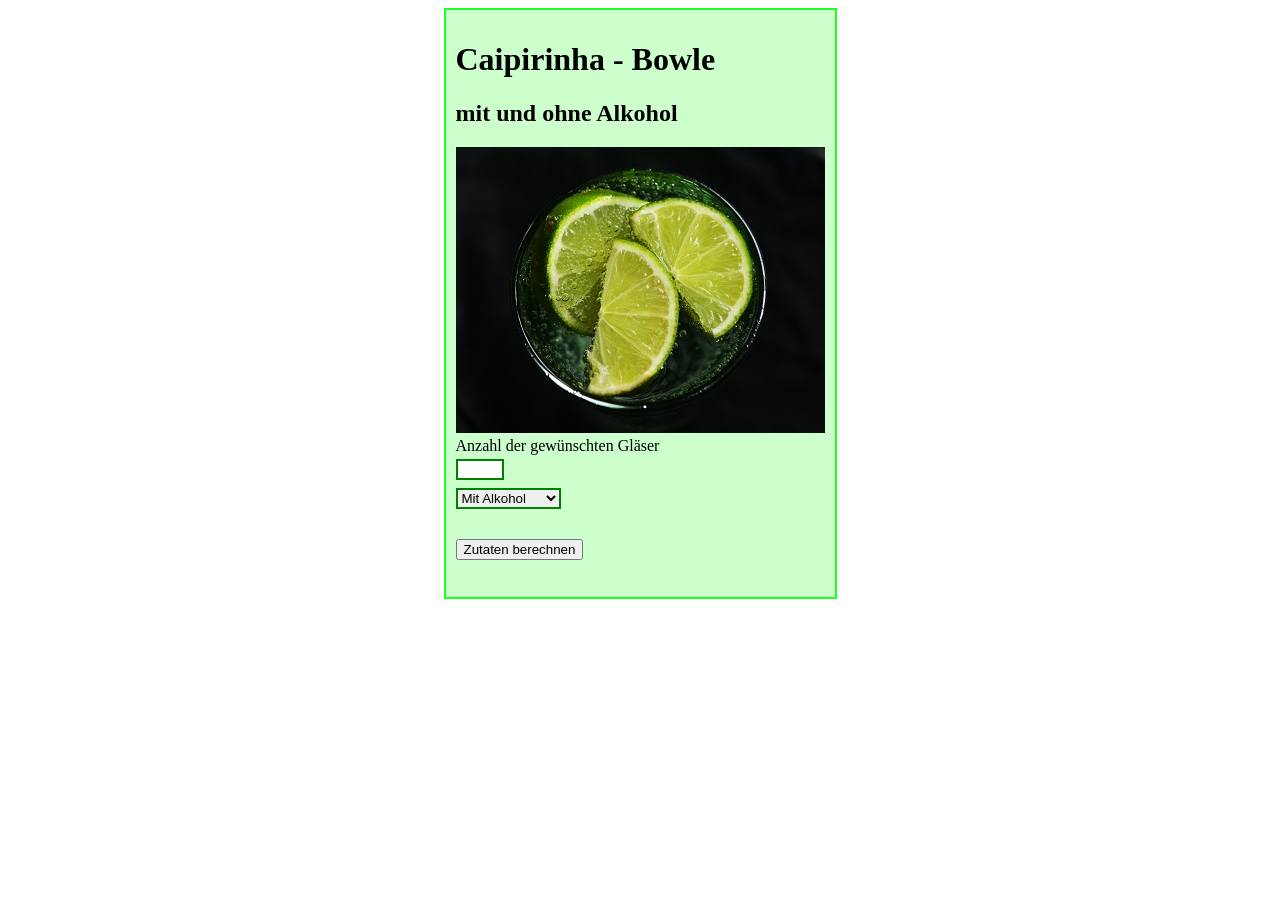
==== index.html @ 5b11d602 "initial Commit basic caipirinha bowl calculator" ====
<!DOCTYPE html>
<html lang="">

<head>
    <!-- 
        Gruppenmitglied1: Leon Deitmer, Matr.Nr.: 11126885 
        Gruppenmitglied1: Marius Neu, Matr. Nr.: 
    -->
    <meta charset="utf-8">
    <title>Example Title</title>
    <meta name="author" content="Your Name">
    <meta name="description" content="Example description">
    <meta name="viewport" content="width=device-width, initial-scale=1.0">
    <link rel="stylesheet" href="">
    <link rel="icon" type="image/x-icon" href="" />
    <script src="jquery-3.4.1.js"></script>
    <style>
        select {
            display: block;
            width: auto;
        }

        body {
            display: flex;
            justify-content: center;
        }

        .main {
            background-color: #CCFFCC;
            border: 2px solid #22FF22;
            width: auto;
            padding: 10px;
        }

        input {
            margin-top: 0.3em;
            margin-bottom: 0.3em;
            width: 3em;
            border: 2px solid green
        }

        select {
            margin-top: 0.3em;
            margin-bottom: 0.3em;
            border: 2px solid green
        }

        button {
            margin-top: 2em;
            margin-bottom: 2em
        }

        li {
            list-style-type: circle
        }

        span {
            color: red;
            font-size: 70%;
        }
    </style>
</head>

<body>
    <header></header>
    <div class="main">
        <h1>Caipirinha - Bowle</h1>
        <h2>mit und ohne Alkohol</h2>
        <img src="./bowle.jpg" alt="Bild des Cocktails" />
        <div>Anzahl der gewünschten Gläser</div>
        <form>
            <input id="anzahl" />
            <select id="auswahl">
                <option value="Mit Alkohol">Mit Alkohol</option>
                <option value="Ohne Alkohol">Ohne Alkohol</option>
            </select>
        </form>
        <button id="rechnen">Zutaten berechnen</button>

        <script>
            $(document).ready(function() {


                $("#rechnen").click(function() {

                    var glassCount = $("#anzahl").val();

                    //Fehlermeldung anhaengen und die Ausfuehrung der Funktion beenden, wenn Anzahl der Glaeser zu niedrig/hoch
                    if (glassCount < 2 || glassCount > 30) {
                        $("span").remove();
                        $("<span id='info'>Bitte geben Sie eine Zahl zwischen 2 und 30 ein!</span>").insertAfter("#anzahl");
                        return;
                    }
                    //Element wieder loeschen, wenn eine korrekte Eingabe erfolgt
                    $("#info").remove();
                    //3 Variablen fuer die Ausgabe der Liste
                    //diese Zutaten werden immer mit angezeigt
                    var zutatenGeteilt = `<ul id="zutatenContainer">
                    <li class="zutaten">` + Math.round(10 / 8 * glassCount) + ` Limetten</li>    
                    <li class="zutaten">` + Math.round(80 / 8 * glassCount) + ` g Zucker </li>    
                    <li class="zutaten">` + 1 / 8 * glassCount + ` Liter Ginger Ale</li>`;
                    //besondere Zutaten fuer alkoholische Cocktails 
                    var zutatenMitAlk = zutatenGeteilt + `    
                    <li class="zutaten">` + 0.75 / 8 * glassCount + ` Liter Sekt</li>    
                    <li class="zutaten">` + 200 / 8 * glassCount + ` ml Rum</li>    
                    </ul>`;
                    //besondere Zutaten fuer alkoholfreie Cocktails 
                    var zutatenOhneAlk = zutatenGeteilt + `    
                    <li class="zutaten">` + 1 / 8 * glassCount + ` Liter Mineralwasser</li>  
                    </ul>`;
                    //Das <ul> Elment von der Seite entfernen, damit nicht mehrere Listen bestehen bleiben
                    $("#zutatenContainer").remove();
                    //Je nach Auswahl(mit/ohne Alkohol) die richtige Variable an das div appenden
                    if ($("#auswahl").val() === "Mit Alkohol") {
                        $(".main").append(zutatenMitAlk);
                    } else {
                        $(".main").append(zutatenOhneAlk);
                    }

                });

                //hover effect fuer input und select Elemente 
                $("#anzahl , #auswahl").hover(function() {
                        $(this).css("border", "2px solid red");
                    },
                    function() {
                        $(this).css("border", "2px solid green");
                    });

                //mouseente/-leacve event an <li> Elemente anhaengen und das CSS verändern
                $(document).on("mouseenter", ".zutaten", function() {
                    $(this).css("color", "#00CC00");
                    $(this).css("list-style-type", "disc");
                });

                $(document).on("mouseleave", ".zutaten", function() {
                    $(this).css("color", "black");
                    $(this).css("list-style-type", "circle");
                });



            })
        </script>
    </div>
    <footer></footer>
    <script type="text/javascript" src=""></script>
</body>

</html>
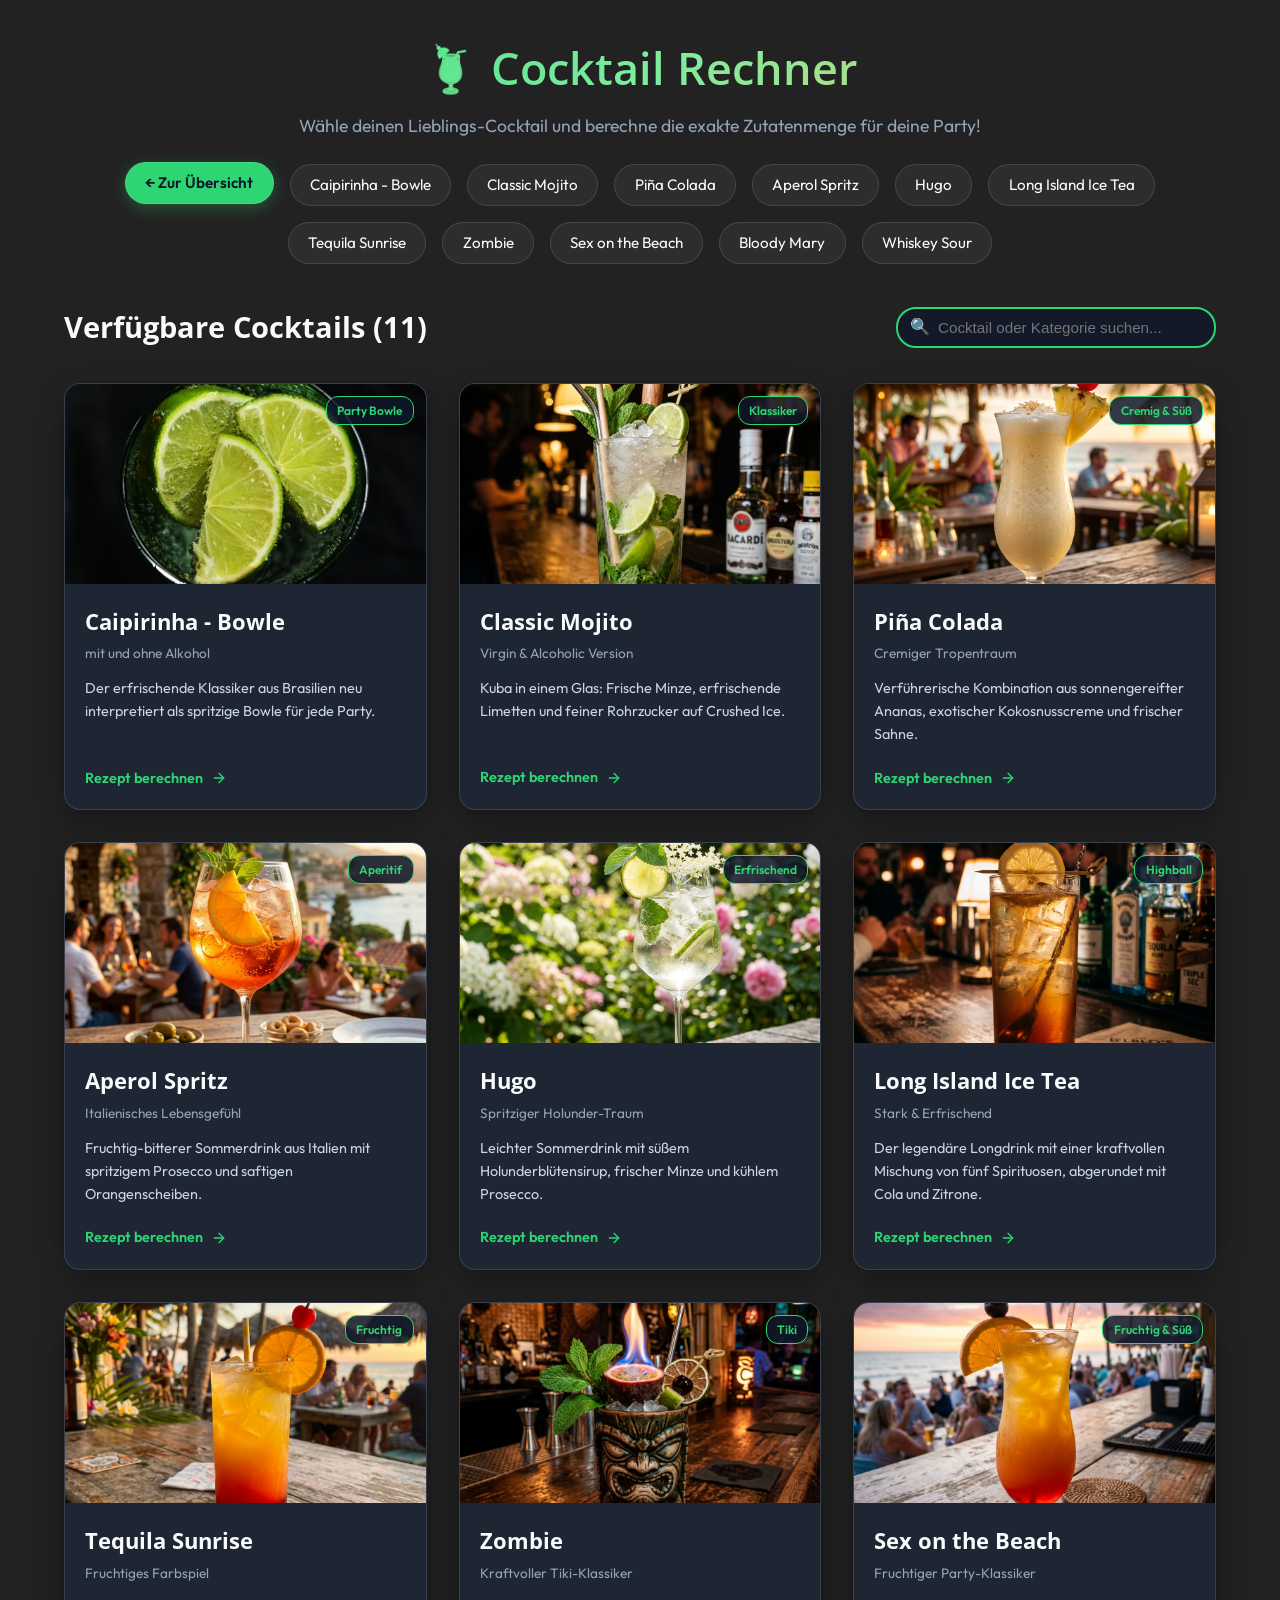
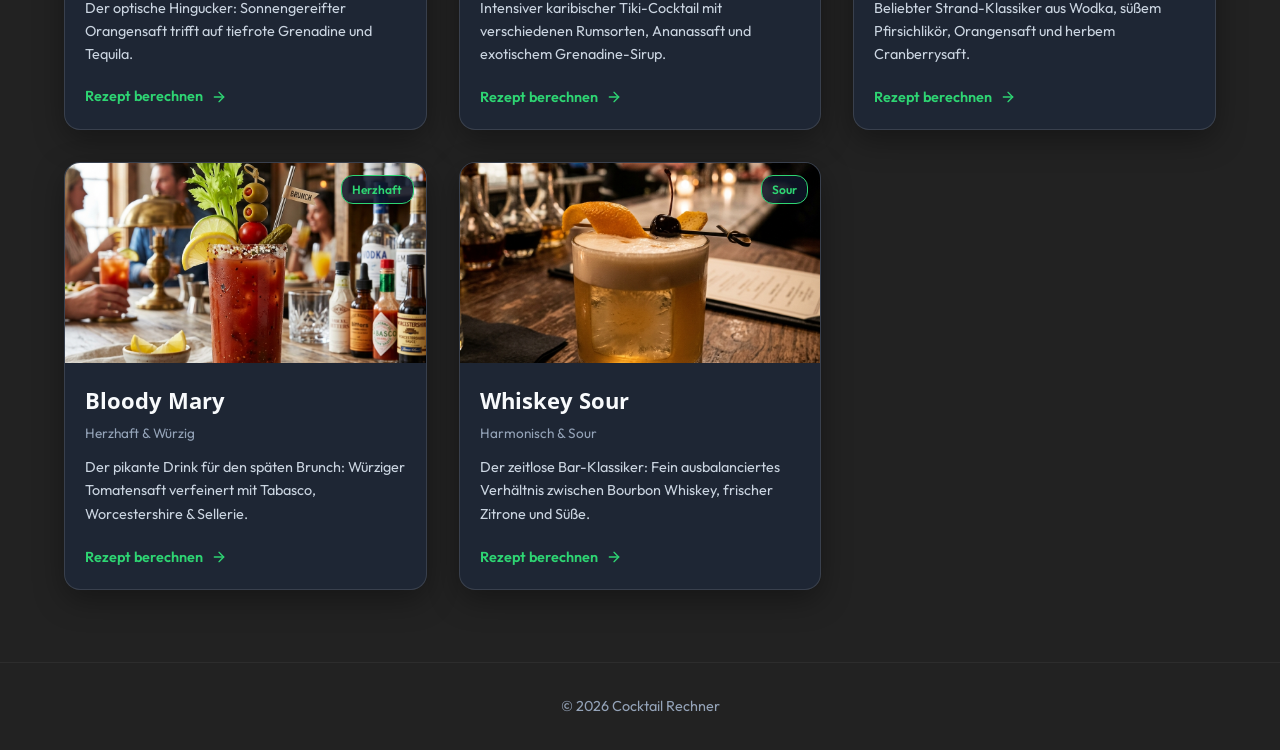
==== commit 4957ca76: "added more cocktailsand overview" ====
--- a/index.html
+++ b/index.html
@@ -1,150 +1,65 @@
 <!DOCTYPE html>
-<html lang="">
+<html lang="de">
+<head>
+    <meta charset="utf-8">
+    <title>Cocktail Rechner - Zutaten-Rechner für Partys & Events</title>
+    <meta name="description" content="Berechne Zutatenmengen für Cocktails und Bowlen einfach per Mausklick (mit und ohne Alkohol).">
+    <meta name="viewport" content="width=device-width, initial-scale=1.0">
+    
+    <!-- Styling & Scripts -->
+    <link rel="stylesheet" href="css/style.css">
+    <script src="js/jquery-3.4.1.js"></script>
+    <script src="js/models/Ingredient.js"></script>
+    <script src="js/models/Cocktail.js"></script>
+    <script src="js/data/cocktails.js"></script>
+    <script src="js/components/CocktailCalculator.js"></script>
+    <script src="js/navbar.js"></script>
+    <script src="js/app.js"></script>
+</head>
+<body>
+    <header>
+        <h1>🍹 Cocktail Rechner</h1>
+        <p>Wähle deinen Lieblings-Cocktail und berechne die exakte Zutatenmenge für deine Party!</p>
+        <nav class="nav-bar">
+            <a href="#" class="nav-link active">Alle Cocktails</a>
+            <a href="cocktails/caipirinha.html" class="nav-link">Caipirinha Bowle</a>
+            <a href="cocktails/mojito.html" class="nav-link">Mojito</a>
+            <a href="cocktails/pina-colada.html" class="nav-link">Piña Colada</a>
+            <a href="cocktails/aperol-spritz.html" class="nav-link">Aperol Spritz</a>
+            <a href="cocktails/hugo.html" class="nav-link">Hugo</a>
+            <a href="cocktails/long-island-ice-tea.html" class="nav-link">Long Island Ice Tea</a>
+            <a href="cocktails/tequila-sunrise.html" class="nav-link">Tequila Sunrise</a>
+            <a href="cocktails/zombie.html" class="nav-link">Zombie</a>
+            <a href="cocktails/sex-on-the-beach.html" class="nav-link">Sex on the Beach</a>
+            <a href="cocktails/bloody-mary.html" class="nav-link">Bloody Mary</a>
+            <a href="cocktails/whiskey-sour.html" class="nav-link">Whiskey Sour</a>
+        </nav>
+    </header>
 
-<head>
-    <!-- 
-        Gruppenmitglied1: Leon Deitmer, Matr.Nr.: 11126885 
-        Gruppenmitglied1: Marius Neu, Matr. Nr.: 
-    -->
-    <meta charset="utf-8">
-    <title>Example Title</title>
-    <meta name="author" content="Your Name">
-    <meta name="description" content="Example description">
-    <meta name="viewport" content="width=device-width, initial-scale=1.0">
-    <link rel="stylesheet" href="">
-    <link rel="icon" type="image/x-icon" href="" />
-    <script src="jquery-3.4.1.js"></script>
-    <style>
-        select {
-            display: block;
-            width: auto;
-        }
+    <main>
+        <!-- Overview Grid View -->
+        <section id="overview-section">
+            <div class="overview-header">
+                <h2>Verfügbare Cocktails (11)</h2>
+                <div class="search-box">
+                    <span class="search-icon">🔍</span>
+                    <input type="text" id="search-input" class="search-input" placeholder="Cocktail oder Kategorie suchen..." />
+                </div>
+            </div>
 
-        body {
-            display: flex;
-            justify-content: center;
-        }
+            <div id="cocktails-grid" class="cocktails-grid">
+                <!-- Dynamically rendered by app.js -->
+            </div>
+        </section>
 
-        .main {
-            background-color: #CCFFCC;
-            border: 2px solid #22FF22;
-            width: auto;
-            padding: 10px;
-        }
+        <!-- Calculator View (shown when cocktail selected) -->
+        <section id="calculator-section" style="display: none;">
+            <!-- Dynamically instantiated by CocktailCalculator class -->
+        </section>
+    </main>
 
-        input {
-            margin-top: 0.3em;
-            margin-bottom: 0.3em;
-            width: 3em;
-            border: 2px solid green
-        }
-
-        select {
-            margin-top: 0.3em;
-            margin-bottom: 0.3em;
-            border: 2px solid green
-        }
-
-        button {
-            margin-top: 2em;
-            margin-bottom: 2em
-        }
-
-        li {
-            list-style-type: circle
-        }
-
-        span {
-            color: red;
-            font-size: 70%;
-        }
-    </style>
-</head>
-
-<body>
-    <header></header>
-    <div class="main">
-        <h1>Caipirinha - Bowle</h1>
-        <h2>mit und ohne Alkohol</h2>
-        <img src="./bowle.jpg" alt="Bild des Cocktails" />
-        <div>Anzahl der gewünschten Gläser</div>
-        <form>
-            <input id="anzahl" />
-            <select id="auswahl">
-                <option value="Mit Alkohol">Mit Alkohol</option>
-                <option value="Ohne Alkohol">Ohne Alkohol</option>
-            </select>
-        </form>
-        <button id="rechnen">Zutaten berechnen</button>
-
-        <script>
-            $(document).ready(function() {
-
-
-                $("#rechnen").click(function() {
-
-                    var glassCount = $("#anzahl").val();
-
-                    //Fehlermeldung anhaengen und die Ausfuehrung der Funktion beenden, wenn Anzahl der Glaeser zu niedrig/hoch
-                    if (glassCount < 2 || glassCount > 30) {
-                        $("span").remove();
-                        $("<span id='info'>Bitte geben Sie eine Zahl zwischen 2 und 30 ein!</span>").insertAfter("#anzahl");
-                        return;
-                    }
-                    //Element wieder loeschen, wenn eine korrekte Eingabe erfolgt
-                    $("#info").remove();
-                    //3 Variablen fuer die Ausgabe der Liste
-                    //diese Zutaten werden immer mit angezeigt
-                    var zutatenGeteilt = `<ul id="zutatenContainer">
-                    <li class="zutaten">` + Math.round(10 / 8 * glassCount) + ` Limetten</li>    
-                    <li class="zutaten">` + Math.round(80 / 8 * glassCount) + ` g Zucker </li>    
-                    <li class="zutaten">` + 1 / 8 * glassCount + ` Liter Ginger Ale</li>`;
-                    //besondere Zutaten fuer alkoholische Cocktails 
-                    var zutatenMitAlk = zutatenGeteilt + `    
-                    <li class="zutaten">` + 0.75 / 8 * glassCount + ` Liter Sekt</li>    
-                    <li class="zutaten">` + 200 / 8 * glassCount + ` ml Rum</li>    
-                    </ul>`;
-                    //besondere Zutaten fuer alkoholfreie Cocktails 
-                    var zutatenOhneAlk = zutatenGeteilt + `    
-                    <li class="zutaten">` + 1 / 8 * glassCount + ` Liter Mineralwasser</li>  
-                    </ul>`;
-                    //Das <ul> Elment von der Seite entfernen, damit nicht mehrere Listen bestehen bleiben
-                    $("#zutatenContainer").remove();
-                    //Je nach Auswahl(mit/ohne Alkohol) die richtige Variable an das div appenden
-                    if ($("#auswahl").val() === "Mit Alkohol") {
-                        $(".main").append(zutatenMitAlk);
-                    } else {
-                        $(".main").append(zutatenOhneAlk);
-                    }
-
-                });
-
-                //hover effect fuer input und select Elemente 
-                $("#anzahl , #auswahl").hover(function() {
-                        $(this).css("border", "2px solid red");
-                    },
-                    function() {
-                        $(this).css("border", "2px solid green");
-                    });
-
-                //mouseente/-leacve event an <li> Elemente anhaengen und das CSS verändern
-                $(document).on("mouseenter", ".zutaten", function() {
-                    $(this).css("color", "#00CC00");
-                    $(this).css("list-style-type", "disc");
-                });
-
-                $(document).on("mouseleave", ".zutaten", function() {
-                    $(this).css("color", "black");
-                    $(this).css("list-style-type", "circle");
-                });
-
-
-
-            })
-        </script>
-    </div>
-    <footer></footer>
-    <script type="text/javascript" src=""></script>
+    <footer>
+        <p>&copy; 2026 Cocktail Rechner</p>
+    </footer>
 </body>
-
-</html>+</html>
--- a/css/style.css
+++ b/css/style.css
@@ -0,0 +1,434 @@
+@import url('https://fonts.googleapis.com/css2?family=Open+Sans:ital,wght@0,400;0,600;0,700;1,400&family=Outfit:wght@300;400;500;600;700&display=swap');
+
+:root {
+    --bg-gradient: #222222;
+    /*linear-gradient(135deg, #0f172a 0%, #1e293b 50%, #0f2027 100%);*/
+    --card-bg: rgba(30, 41, 59, 0.75);
+    --card-border: rgba(255, 255, 255, 0.12);
+    --primary-color: #2ed573;
+    --primary-hover: #26af5f;
+    --accent-red: #ff4757;
+    --accent-gold: #ffa502;
+    --text-main: #f8fafc;
+    --text-muted: #94a3b8;
+    --font-heading: 'Open Sans', -apple-system, BlinkMacSystemFont, sans-serif;
+    --font-body: 'Outfit', -apple-system, BlinkMacSystemFont, sans-serif;
+    --radius-lg: 16px;
+    --radius-md: 10px;
+    --shadow-soft: 0 10px 30px rgba(0, 0, 0, 0.35);
+    --transition: all 0.25s cubic-bezier(0.4, 0, 0.2, 1);
+}
+
+* {
+    box-sizing: border-box;
+    margin: 0;
+    padding: 0;
+}
+
+body {
+    font-family: var(--font-body);
+    background: var(--bg-gradient);
+    color: var(--text-main);
+    min-height: 100vh;
+    display: flex;
+    flex-direction: column;
+    align-items: center;
+    line-height: 1.6;
+}
+
+/* Header & Navigation */
+header {
+    width: 100%;
+    max-width: 1200px;
+    padding: 2rem 1.5rem 1rem;
+    text-align: center;
+}
+
+header h1 {
+    font-family: var(--font-heading);
+    font-size: 2.8rem;
+    font-weight: 600;
+    background: linear-gradient(120deg, #2ed573, #7bed9f, #eccc68);
+    -webkit-background-clip: text;
+    -webkit-text-fill-color: transparent;
+    margin-bottom: 0.5rem;
+}
+
+header p {
+    color: var(--text-muted);
+    font-size: 1.1rem;
+}
+
+.nav-bar {
+    margin-top: 1.5rem;
+    display: flex;
+    justify-content: center;
+    gap: 1rem;
+    flex-wrap: wrap;
+}
+
+.nav-link {
+    color: var(--text-main);
+    text-decoration: none;
+    padding: 0.5rem 1.2rem;
+    background: rgba(255, 255, 255, 0.05);
+    border: 1px solid var(--card-border);
+    border-radius: 30px;
+    font-size: 0.95rem;
+    transition: var(--transition);
+}
+
+.nav-link:hover,
+.nav-link.active {
+    background: var(--primary-color);
+    color: #0f172a;
+    font-weight: 600;
+    transform: translateY(-2px);
+    box-shadow: 0 4px 15px rgba(46, 213, 115, 0.3);
+}
+
+/* Main Container */
+main {
+    width: 100%;
+    max-width: 1200px;
+    padding: 1.5rem;
+    flex: 1;
+}
+
+/* Overview Section */
+.overview-header {
+    display: flex;
+    justify-content: space-between;
+    align-items: center;
+    margin-bottom: 2rem;
+    flex-wrap: wrap;
+    gap: 1rem;
+}
+
+.overview-header h2 {
+    font-family: var(--font-heading);
+    font-size: 1.8rem;
+}
+
+.search-box {
+    position: relative;
+    width: 100%;
+    max-width: 320px;
+}
+
+.search-input {
+    width: 100%;
+    padding: 0.65rem 1rem 0.65rem 2.5rem;
+    border-radius: 20px;
+    border: 2px solid var(--primary-color);
+    background: rgba(15, 23, 42, 0.8);
+    color: var(--text-main);
+    font-size: 0.95rem;
+    transition: var(--transition);
+}
+
+.search-input:focus {
+    outline: none;
+    border-color: var(--accent-red);
+    box-shadow: 0 0 10px rgba(255, 71, 87, 0.3);
+}
+
+.search-icon {
+    position: absolute;
+    left: 0.85rem;
+    top: 50%;
+    transform: translateY(-50%);
+    color: var(--text-muted);
+}
+
+/* Cocktails Grid */
+.cocktails-grid {
+    display: grid;
+    grid-template-columns: repeat(auto-fill, minmax(280px, 1fr));
+    gap: 2rem;
+}
+
+.cocktail-card {
+    background: var(--card-bg);
+    border: 1px solid var(--card-border);
+    border-radius: var(--radius-lg);
+    overflow: hidden;
+    box-shadow: var(--shadow-soft);
+    backdrop-filter: blur(12px);
+    transition: var(--transition);
+    display: flex;
+    flex-direction: column;
+    cursor: pointer;
+    text-decoration: none;
+    color: inherit;
+}
+
+.cocktail-card:hover {
+    transform: translateY(-8px);
+    border-color: var(--primary-color);
+    box-shadow: 0 15px 35px rgba(46, 213, 115, 0.2);
+}
+
+.card-image-wrapper {
+    width: 100%;
+    height: 200px;
+    overflow: hidden;
+    position: relative;
+}
+
+.card-image {
+    width: 100%;
+    height: 100%;
+    object-fit: cover;
+    transition: transform 0.4s ease;
+}
+
+.cocktail-card:hover .card-image {
+    transform: scale(1.08);
+}
+
+.card-badge {
+    position: absolute;
+    top: 12px;
+    right: 12px;
+    background: rgba(15, 23, 42, 0.85);
+    border: 1px solid var(--primary-color);
+    color: var(--primary-color);
+    font-size: 0.75rem;
+    font-weight: 600;
+    padding: 0.25rem 0.65rem;
+    border-radius: 12px;
+}
+
+.card-content {
+    padding: 1.25rem;
+    display: flex;
+    flex-direction: column;
+    flex: 1;
+}
+
+.card-title {
+    font-family: var(--font-heading);
+    font-size: 1.4rem;
+    margin-bottom: 0.25rem;
+}
+
+.card-subtitle {
+    font-size: 0.85rem;
+    color: var(--text-muted);
+    margin-bottom: 0.75rem;
+}
+
+.card-desc {
+    font-size: 0.9rem;
+    color: #cbd5e1;
+    margin-bottom: 1.25rem;
+    flex: 1;
+}
+
+.card-btn {
+    align-self: flex-start;
+    display: inline-flex;
+    align-items: center;
+    gap: 0.5rem;
+    color: var(--primary-color);
+    font-weight: 600;
+    font-size: 0.9rem;
+    transition: var(--transition);
+}
+
+.cocktail-card:hover .card-btn {
+    color: var(--text-main);
+    transform: translateX(4px);
+}
+
+/* Calculator Card / View (Preserving main class look from index.html) */
+.main {
+    background-color: #CCFFCC;
+    border: 2px solid #22FF22;
+    color: #1e293b;
+    border-radius: var(--radius-lg);
+    padding: 2rem;
+    max-width: 650px;
+    margin: 0 auto;
+    box-shadow: 0 20px 40px rgba(0, 0, 0, 0.4);
+}
+
+.calculator-card {
+    background-color: #CCFFCC;
+    border: 2px solid #22FF22;
+    border-radius: var(--radius-lg);
+    padding: 2rem;
+    color: #0f172a;
+}
+
+.calculator-header h2 {
+    font-family: var(--font-heading);
+    font-size: 2rem;
+    color: #064e3b;
+    margin-bottom: 0.2rem;
+}
+
+.calculator-header .subtitle {
+    color: #047857;
+    font-weight: 500;
+    margin-bottom: 1rem;
+}
+
+.image-wrapper {
+    width: 100%;
+    max-height: 280px;
+    overflow: hidden;
+    border-radius: var(--radius-md);
+    margin-bottom: 1.25rem;
+    box-shadow: 0 4px 12px rgba(0, 0, 0, 0.15);
+}
+
+.cocktail-img {
+    width: 100%;
+    height: 100%;
+    object-fit: cover;
+}
+
+.description {
+    font-size: 0.95rem;
+    color: #1e293b;
+    margin-bottom: 1.5rem;
+}
+
+/* Form Styles */
+.form-group {
+    margin-bottom: 1.25rem;
+}
+
+.form-group label {
+    display: block;
+    font-weight: 600;
+    margin-bottom: 0.4rem;
+    color: #064e3b;
+}
+
+.input-stepper {
+    display: flex;
+    align-items: center;
+    gap: 0.5rem;
+}
+
+.step-btn {
+    width: 2.5em;
+    height: 2.5em;
+    border-radius: 8px;
+    border: 2px solid green;
+    background: #e2e8f0;
+    color: #0f172a;
+    font-size: 1.1rem;
+    font-weight: bold;
+    cursor: pointer;
+    transition: var(--transition);
+    margin: 0;
+}
+
+.step-btn:hover {
+    background: #cbd5e1;
+    border-color: red;
+}
+
+/* Input & Select matching original inline specs */
+input#anzahl {
+    margin-top: 0.3em;
+    margin-bottom: 0.3em;
+    width: 4em;
+    height: 2.5em;
+    text-align: center;
+    font-size: 1rem;
+    font-weight: bold;
+    border: 2px solid green;
+    border-radius: 6px;
+    background: #ffffff;
+    transition: border-color 0.2s ease;
+}
+
+select#auswahl {
+    display: block;
+    width: 100%;
+    max-width: 220px;
+    margin-top: 0.3em;
+    margin-bottom: 0.3em;
+    padding: 0.5rem;
+    font-size: 0.95rem;
+    border: 2px solid green;
+    border-radius: 6px;
+    background: #ffffff;
+    cursor: pointer;
+    transition: border-color 0.2s ease;
+}
+
+button#rechnen,
+.btn-primary {
+    margin-top: 1.5em;
+    margin-bottom: 1.5em;
+    padding: 0.75rem 1.8rem;
+    background: #059669;
+    color: white;
+    font-size: 1rem;
+    font-weight: 600;
+    border: none;
+    border-radius: 8px;
+    cursor: pointer;
+    box-shadow: 0 4px 12px rgba(5, 150, 105, 0.3);
+    transition: var(--transition);
+}
+
+button#rechnen:hover,
+.btn-primary:hover {
+    background: #047857;
+    transform: translateY(-2px);
+    box-shadow: 0 6px 16px rgba(5, 150, 105, 0.4);
+}
+
+/* Error badge (span red styling from index.html) */
+span.error-msg,
+span#info {
+    color: red;
+    font-size: 85%;
+    font-weight: 600;
+    display: block;
+    margin-top: 0.4rem;
+}
+
+/* List Items matching index.html spec */
+.ingredients-box {
+    margin-top: 1rem;
+    padding-top: 1rem;
+    border-top: 2px dashed #059669;
+}
+
+.ingredients-box h3 {
+    font-size: 1.1rem;
+    color: #064e3b;
+    margin-bottom: 0.75rem;
+}
+
+ul.zutaten-list {
+    padding-left: 1.5rem;
+}
+
+li.zutaten {
+    list-style-type: circle;
+    margin-bottom: 0.4rem;
+    font-size: 1rem;
+    font-weight: 500;
+    transition: color 0.2s ease;
+    cursor: pointer;
+}
+
+/* Footer */
+footer {
+    width: 100%;
+    padding: 2rem;
+    text-align: center;
+    color: var(--text-muted);
+    font-size: 0.9rem;
+    border-top: 1px solid rgba(255, 255, 255, 0.05);
+    margin-top: 3rem;
+}
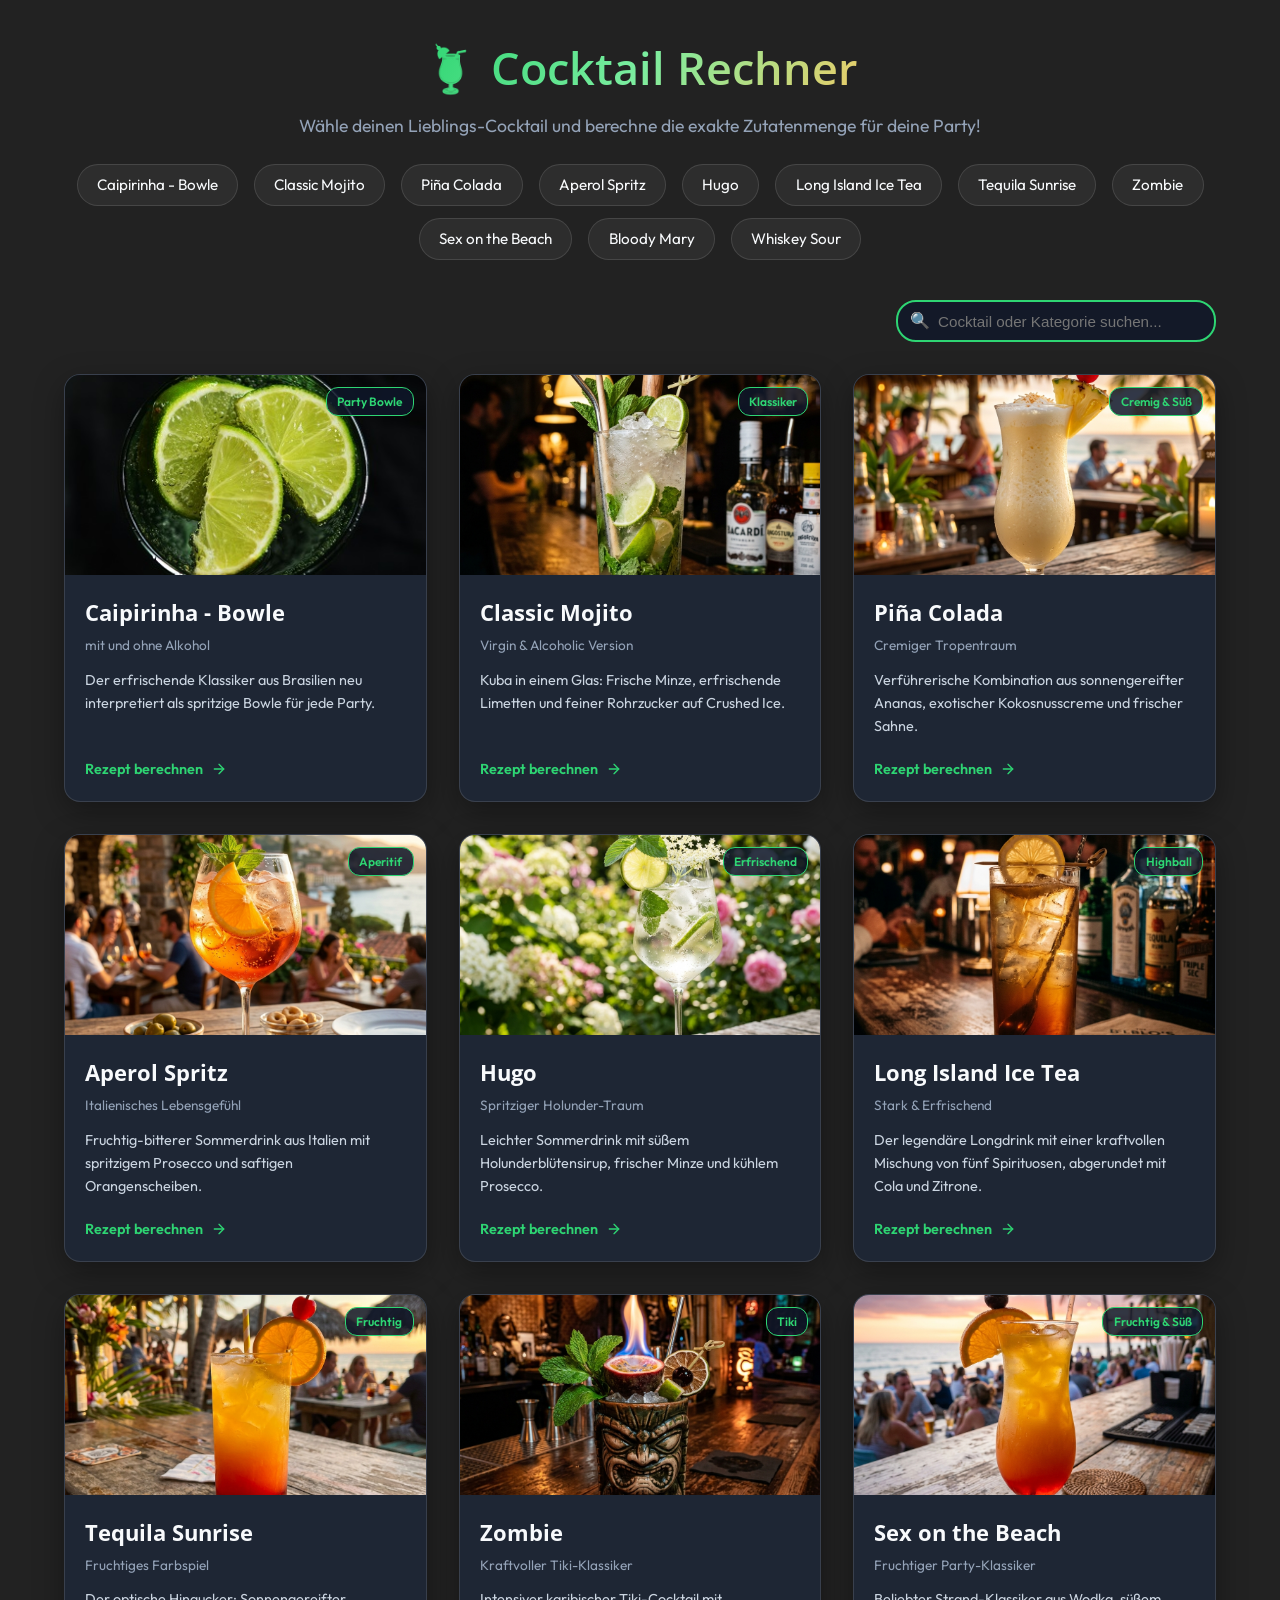
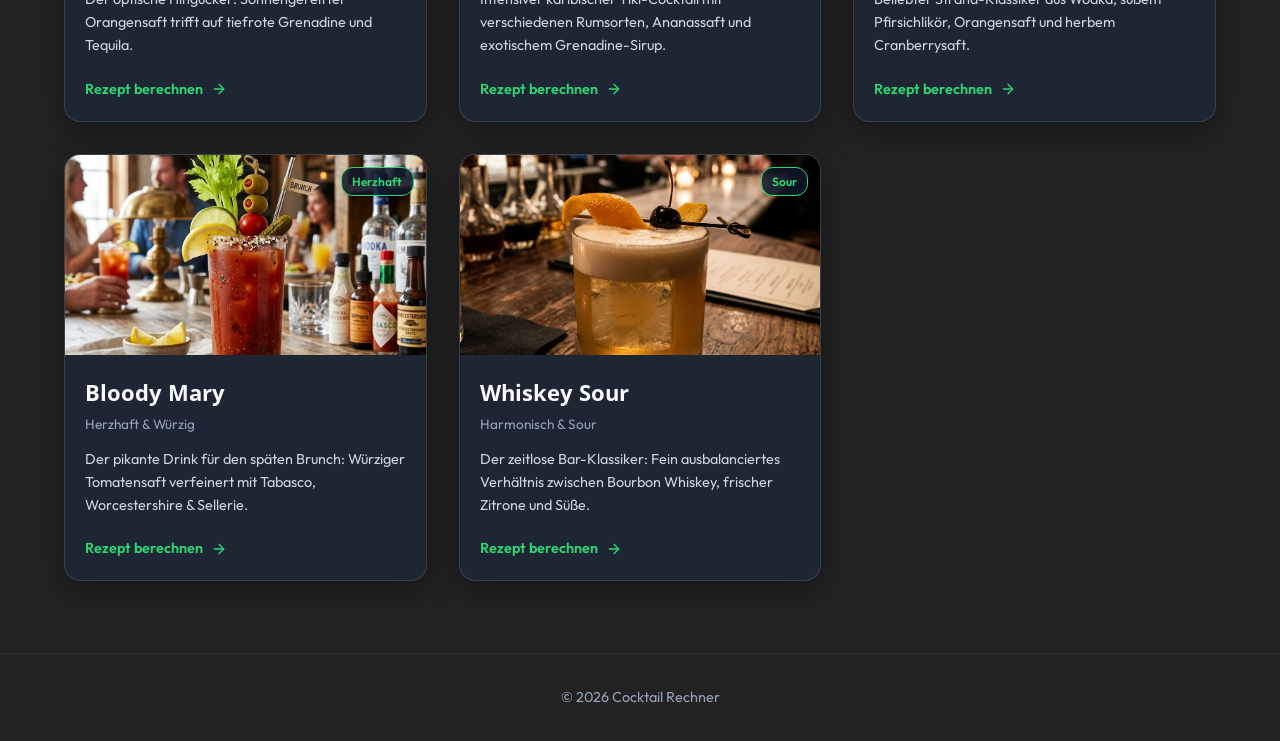
==== commit cfc5da18: "Update favicon PNG, header H1 link navigation, and layout styling" ====
--- a/index.html
+++ b/index.html
@@ -7,6 +7,7 @@
     <meta name="viewport" content="width=device-width, initial-scale=1.0">
     
     <!-- Styling & Scripts -->
+    <link rel="icon" type="image/png" href="favicon.png">
     <link rel="stylesheet" href="css/style.css">
     <script src="js/jquery-3.4.1.js"></script>
     <script src="js/models/Ingredient.js"></script>
@@ -18,10 +19,9 @@
 </head>
 <body>
     <header>
-        <h1>🍹 Cocktail Rechner</h1>
+        <h1><a href="index.html" class="header-title-link">🍹 Cocktail Rechner</a></h1>
         <p>Wähle deinen Lieblings-Cocktail und berechne die exakte Zutatenmenge für deine Party!</p>
         <nav class="nav-bar">
-            <a href="#" class="nav-link active">Alle Cocktails</a>
             <a href="cocktails/caipirinha.html" class="nav-link">Caipirinha Bowle</a>
             <a href="cocktails/mojito.html" class="nav-link">Mojito</a>
             <a href="cocktails/pina-colada.html" class="nav-link">Piña Colada</a>
@@ -40,7 +40,6 @@
         <!-- Overview Grid View -->
         <section id="overview-section">
             <div class="overview-header">
-                <h2>Verfügbare Cocktails (11)</h2>
                 <div class="search-box">
                     <span class="search-icon">🔍</span>
                     <input type="text" id="search-input" class="search-input" placeholder="Cocktail oder Kategorie suchen..." />
--- a/css/style.css
+++ b/css/style.css
@@ -48,10 +48,25 @@
     font-family: var(--font-heading);
     font-size: 2.8rem;
     font-weight: 600;
+    margin-bottom: 0.5rem;
+    cursor: pointer;
+}
+
+header h1 a,
+header h1 a:visited,
+header h1 a:hover {
     background: linear-gradient(120deg, #2ed573, #7bed9f, #eccc68);
     -webkit-background-clip: text;
     -webkit-text-fill-color: transparent;
-    margin-bottom: 0.5rem;
+    text-decoration: none;
+    display: inline-block;
+    cursor: pointer;
+}
+
+@media (max-width: 768px) {
+    header h1 {
+        font-size: 1.2rem;
+    }
 }
 
 header p {
@@ -63,8 +78,20 @@
     margin-top: 1.5rem;
     display: flex;
     justify-content: center;
-    gap: 1rem;
+    align-items: center;
+    position: relative;
+}
+
+.burger-menu-btn {
+    display: none;
+}
+
+.nav-links-container {
+    display: flex;
+    justify-content: center;
+    gap: 0.75rem 1rem;
     flex-wrap: wrap;
+    width: 100%;
 }
 
 .nav-link {
@@ -87,6 +114,66 @@
     box-shadow: 0 4px 15px rgba(46, 213, 115, 0.3);
 }
 
+/* Mobile & Tablet Responsive Navigation */
+@media (max-width: 768px) {
+    .burger-menu-btn {
+        display: inline-flex;
+        align-items: center;
+        justify-content: center;
+        gap: 0.5rem;
+        width: 100%;
+        max-width: 240px;
+        padding: 0.6rem 1.25rem;
+        background: rgba(46, 213, 115, 0.15);
+        color: var(--primary-color);
+        border: 1.5px solid var(--primary-color);
+        border-radius: 30px;
+        font-size: 0.95rem;
+        font-weight: 600;
+        cursor: pointer;
+        transition: var(--transition);
+        margin: 0 auto;
+    }
+
+    .burger-menu-btn:hover {
+        background: var(--primary-color);
+        color: #0f172a;
+    }
+
+    .burger-icon {
+        font-size: 1.1rem;
+        line-height: 1;
+    }
+
+    .nav-bar {
+        flex-direction: column;
+        align-items: center;
+    }
+
+    .nav-links-container {
+        display: none;
+        flex-direction: column;
+        align-items: center;
+        width: 100%;
+        max-width: 240px;
+        margin-top: 0.5rem;
+        gap: 0.5rem;
+    }
+
+    .nav-bar.is-open .nav-links-container {
+        display: flex;
+    }
+
+    .nav-links-container .nav-link {
+        text-align: center;
+        width: 100%;
+        padding: 0.6rem 1.25rem;
+        font-size: 0.95rem;
+        font-weight: 600;
+        border-radius: 30px;
+    }
+}
+
 /* Main Container */
 main {
     width: 100%;
@@ -98,7 +185,7 @@
 /* Overview Section */
 .overview-header {
     display: flex;
-    justify-content: space-between;
+    justify-content: flex-end;
     align-items: center;
     margin-bottom: 2rem;
     flex-wrap: wrap;
@@ -277,7 +364,7 @@
 
 .image-wrapper {
     width: 100%;
-    max-height: 280px;
+    /*max-height: 280px;*/
     overflow: hidden;
     border-radius: var(--radius-md);
     margin-bottom: 1.25rem;
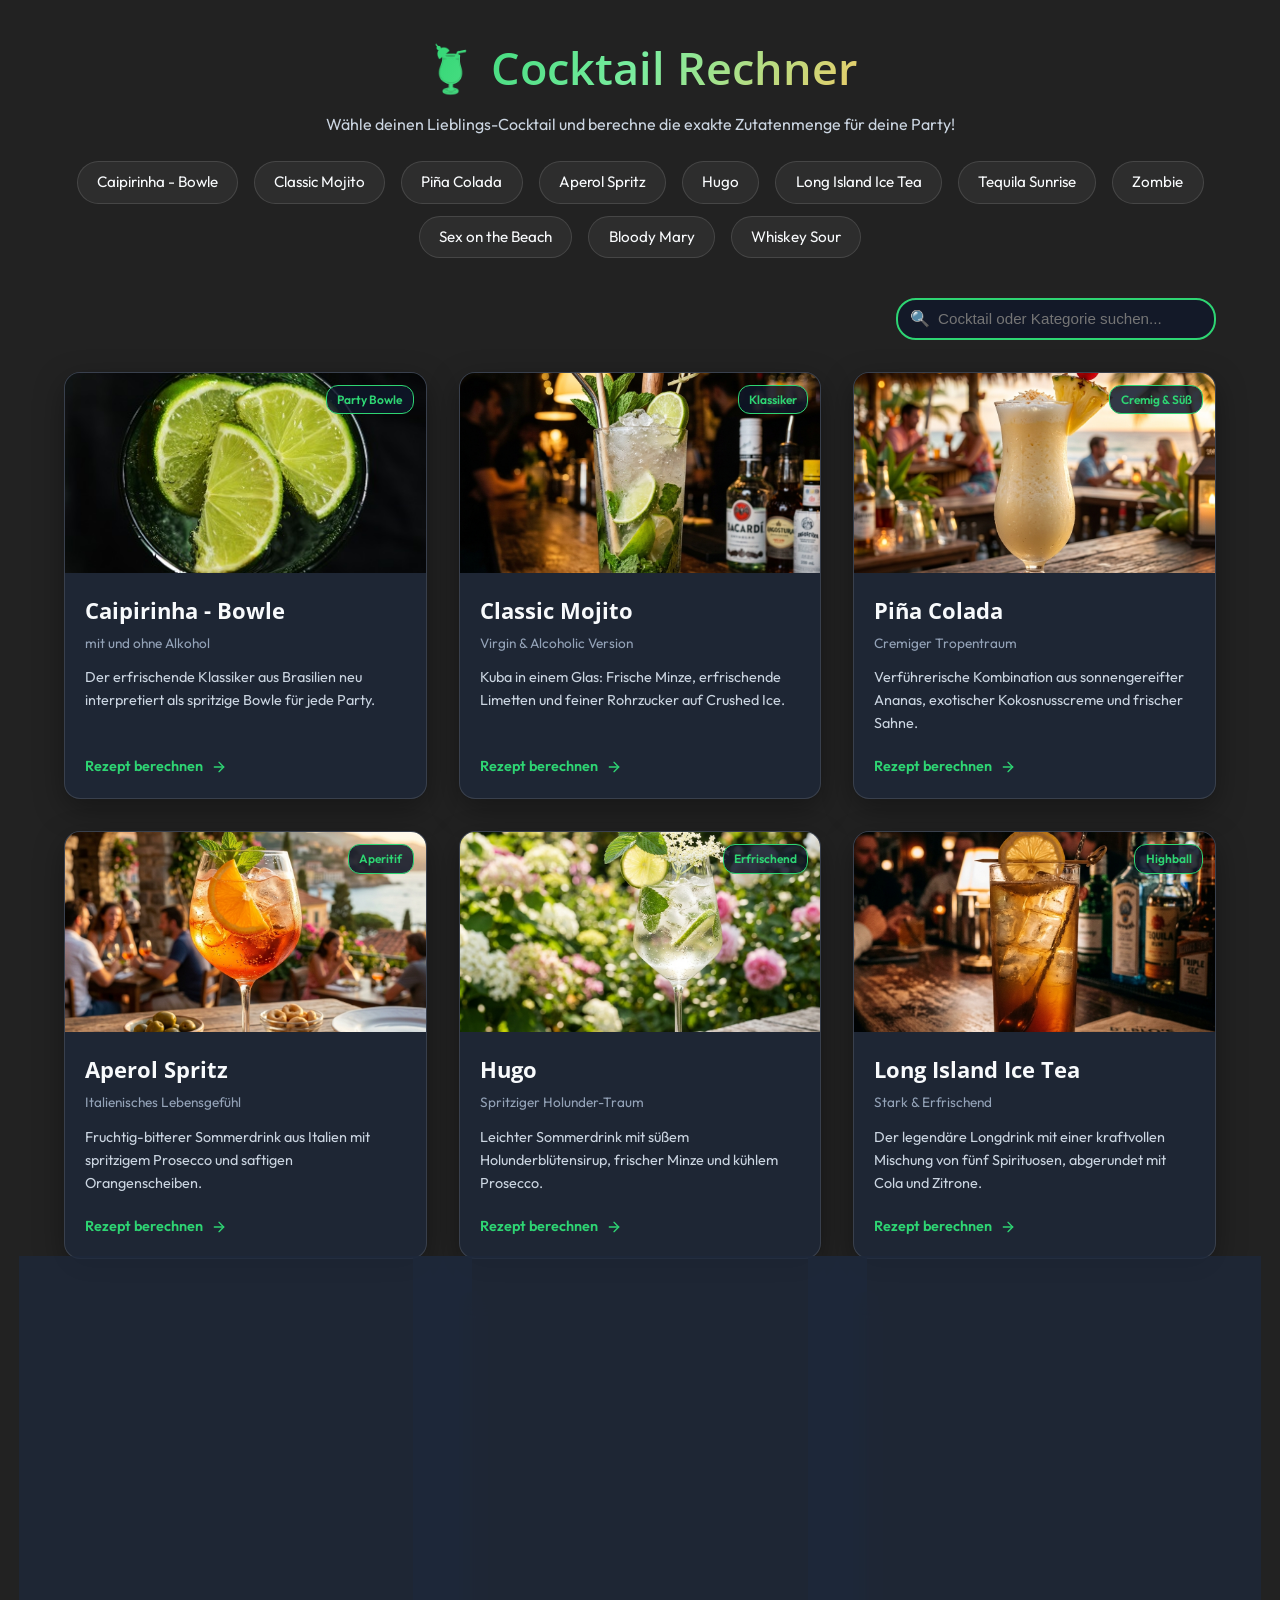
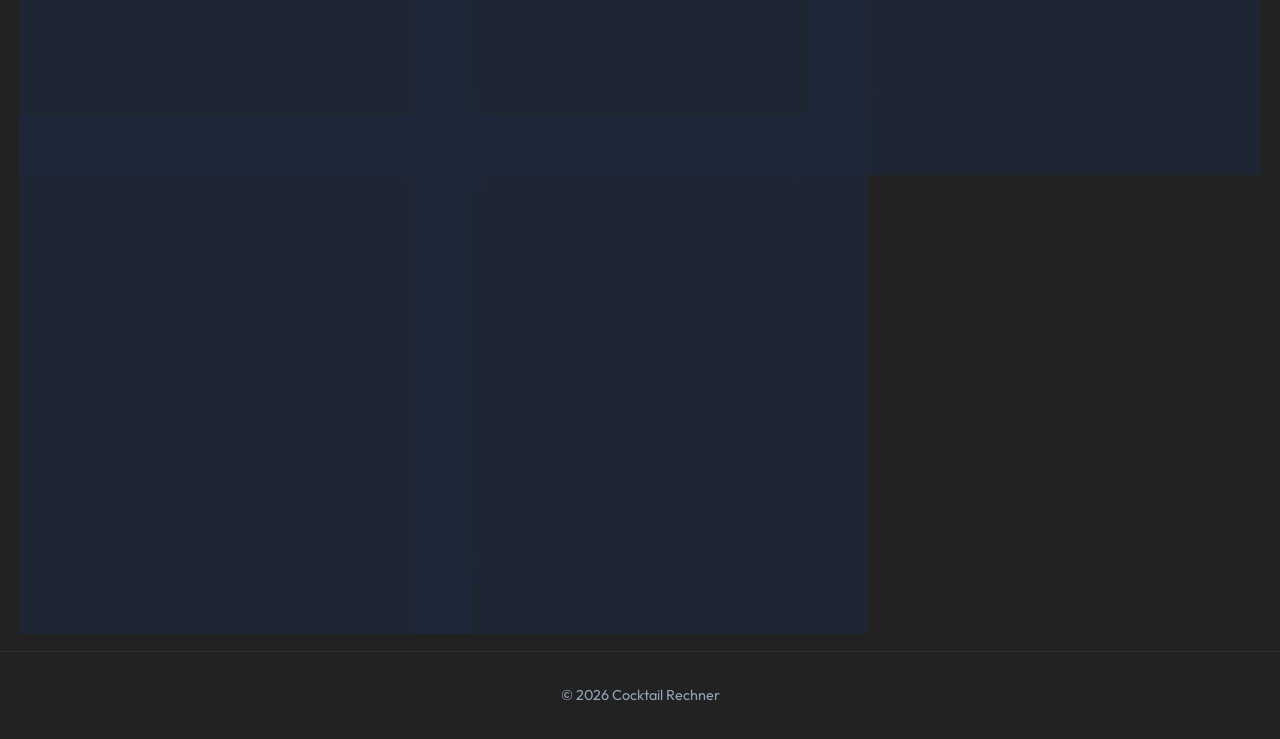
==== commit 5886741f: "Add responsive website-description class and update header layout" ====
--- a/index.html
+++ b/index.html
@@ -1,11 +1,13 @@
 <!DOCTYPE html>
 <html lang="de">
+
 <head>
     <meta charset="utf-8">
     <title>Cocktail Rechner - Zutaten-Rechner für Partys & Events</title>
-    <meta name="description" content="Berechne Zutatenmengen für Cocktails und Bowlen einfach per Mausklick (mit und ohne Alkohol).">
+    <meta name="description"
+        content="Berechne Zutatenmengen für Cocktails und Bowlen einfach per Mausklick (mit und ohne Alkohol).">
     <meta name="viewport" content="width=device-width, initial-scale=1.0">
-    
+
     <!-- Styling & Scripts -->
     <link rel="icon" type="image/png" href="favicon.png">
     <link rel="stylesheet" href="css/style.css">
@@ -17,10 +19,12 @@
     <script src="js/navbar.js"></script>
     <script src="js/app.js"></script>
 </head>
+
 <body>
     <header>
         <h1><a href="index.html" class="header-title-link">🍹 Cocktail Rechner</a></h1>
-        <p>Wähle deinen Lieblings-Cocktail und berechne die exakte Zutatenmenge für deine Party!</p>
+        <p class="website-description">Wähle deinen Lieblings-Cocktail und berechne die exakte Zutatenmenge für deine
+            Party!</p>
         <nav class="nav-bar">
             <a href="cocktails/caipirinha.html" class="nav-link">Caipirinha Bowle</a>
             <a href="cocktails/mojito.html" class="nav-link">Mojito</a>
@@ -42,7 +46,8 @@
             <div class="overview-header">
                 <div class="search-box">
                     <span class="search-icon">🔍</span>
-                    <input type="text" id="search-input" class="search-input" placeholder="Cocktail oder Kategorie suchen..." />
+                    <input type="text" id="search-input" class="search-input"
+                        placeholder="Cocktail oder Kategorie suchen..." />
                 </div>
             </div>
 
@@ -61,4 +66,5 @@
         <p>&copy; 2026 Cocktail Rechner</p>
     </footer>
 </body>
-</html>
+
+</html>
--- a/css/style.css
+++ b/css/style.css
@@ -300,6 +300,18 @@
     margin-bottom: 0.25rem;
 }
 
+.website-description {
+    font-size: 1rem;
+    color: #cbd5e1;
+    margin-bottom: 1.25rem;
+}
+
+@media (max-width: 768px) {
+    .website-description {
+        font-size: 0.8rem;
+    }
+}
+
 .card-subtitle {
     font-size: 0.85rem;
     color: var(--text-muted);
@@ -382,6 +394,7 @@
     color: #1e293b;
     margin-bottom: 1.5rem;
 }
+
 
 /* Form Styles */
 .form-group {
